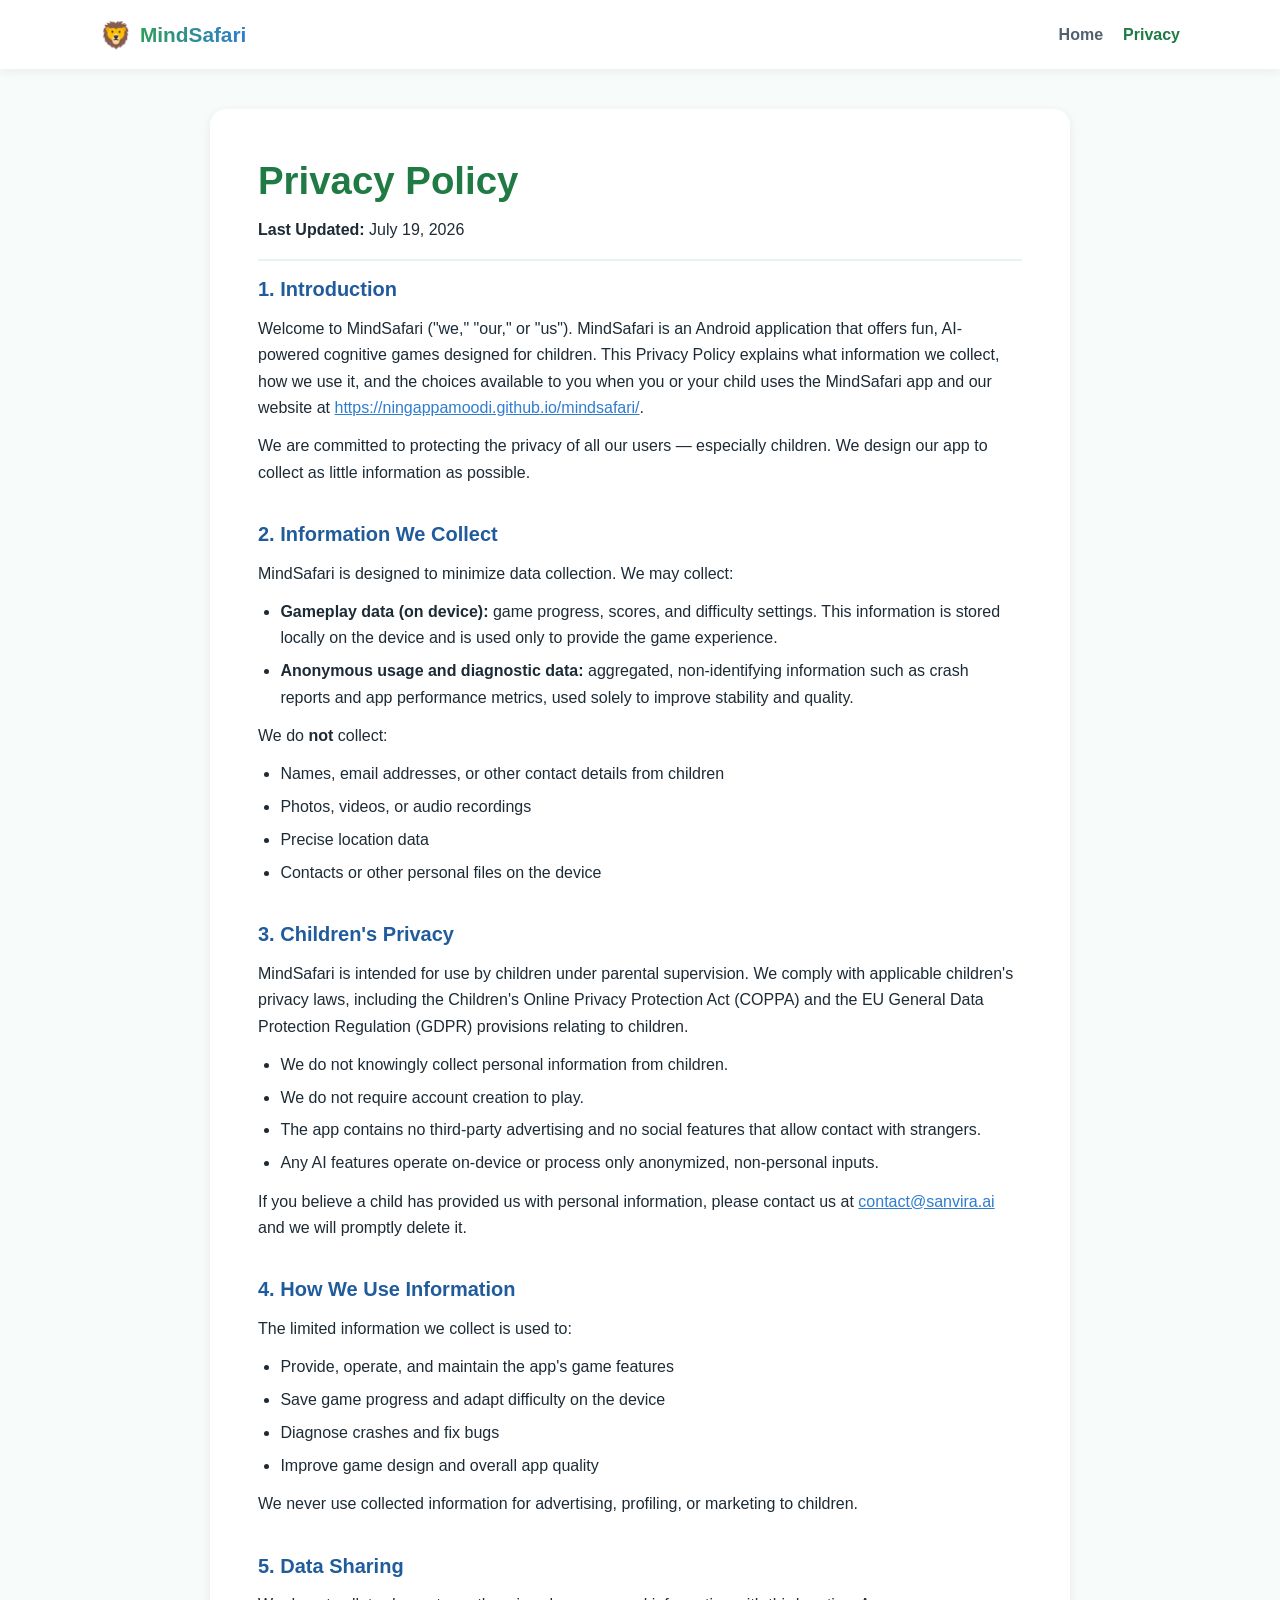
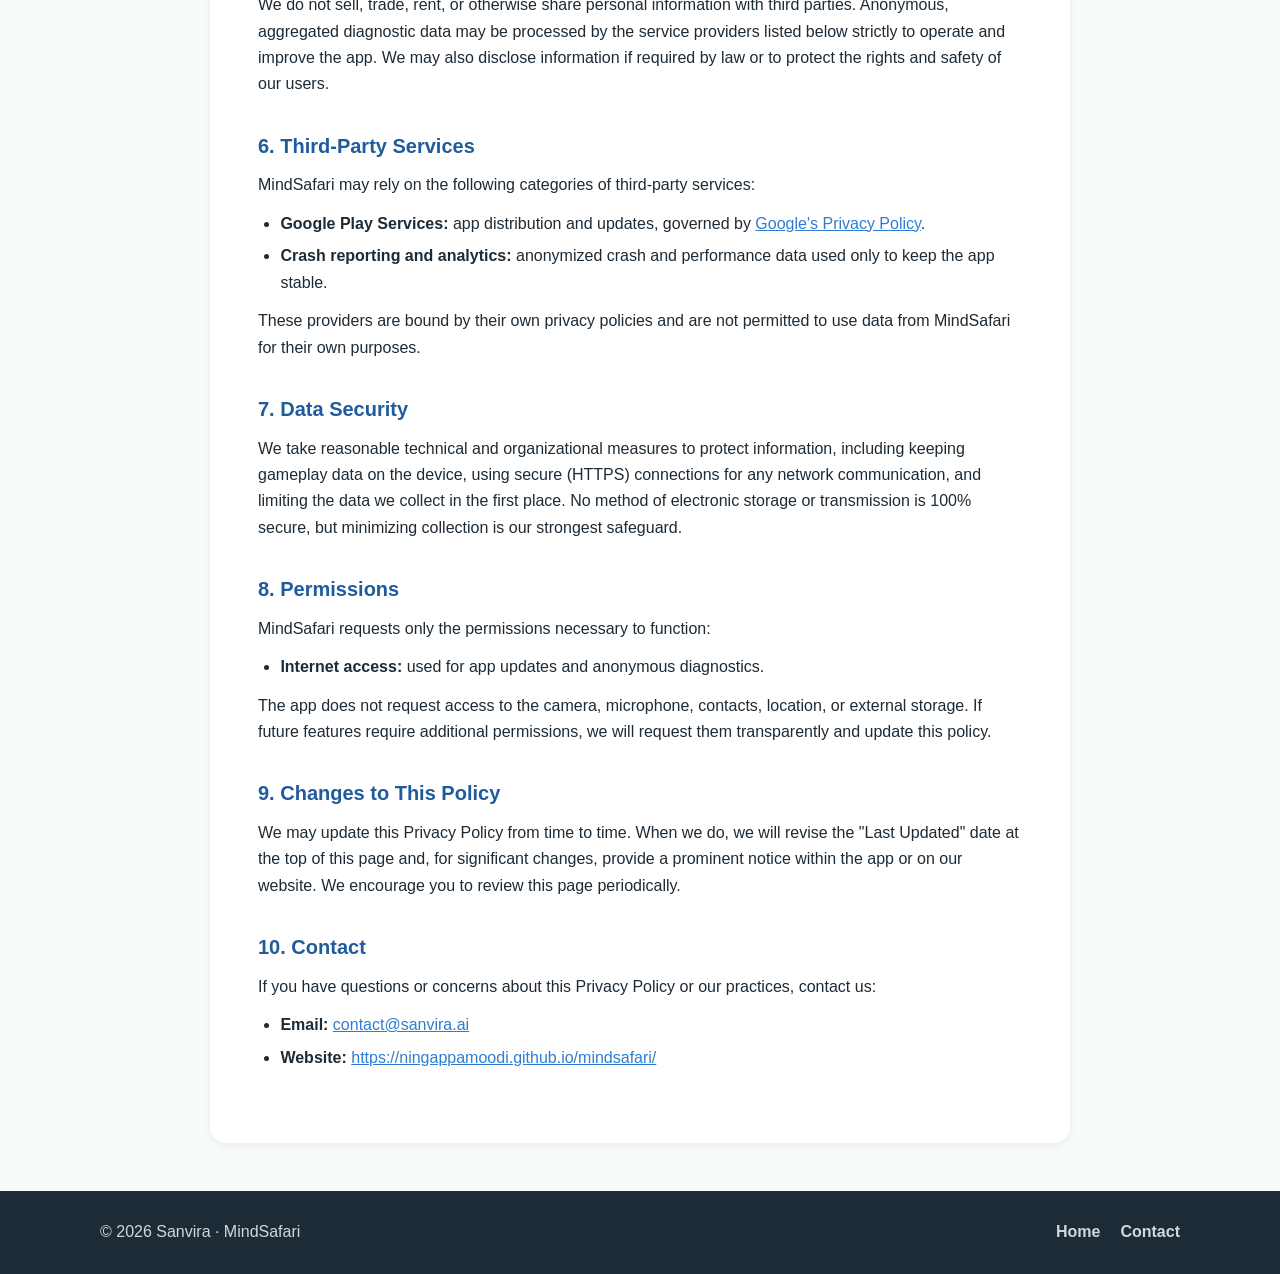
==== privacy.html @ d12acbe7 "Initial GitHub Pages website for MindSafari Co-Authored-By: Claude Fable 5 <noreply@anthropic.com>" ====
<!DOCTYPE html>
<html lang="en">
<head>
  <meta charset="UTF-8" />
  <meta name="viewport" content="width=device-width, initial-scale=1.0" />
  <meta name="description" content="Privacy Policy for MindSafari — fun AI-powered cognitive games for kids." />
  <title>Privacy Policy — MindSafari</title>
  <link rel="icon" href="assets/icon.png" type="image/png" />
  <link rel="stylesheet" href="css/styles.css" />
</head>
<body>

  <header class="site-header">
    <nav class="nav container">
      <a href="index.html" class="brand">
        <span class="brand-logo" aria-hidden="true">🦁</span>
        <span class="brand-name">MindSafari</span>
      </a>
      <div class="nav-links">
        <a href="index.html">Home</a>
        <a href="privacy.html" class="active">Privacy</a>
      </div>
    </nav>
  </header>

  <main class="container policy">
    <h1>Privacy Policy</h1>
    <p class="policy-meta"><strong>Last Updated:</strong> July 19, 2026</p>

    <section>
      <h2>1. Introduction</h2>
      <p>
        Welcome to MindSafari ("we," "our," or "us"). MindSafari is an Android
        application that offers fun, AI-powered cognitive games designed for children.
        This Privacy Policy explains what information we collect, how we use it, and
        the choices available to you when you or your child uses the MindSafari app
        and our website at
        <a href="https://ningappamoodi.github.io/mindsafari/">https://ningappamoodi.github.io/mindsafari/</a>.
      </p>
      <p>
        We are committed to protecting the privacy of all our users — especially
        children. We design our app to collect as little information as possible.
      </p>
    </section>

    <section>
      <h2>2. Information We Collect</h2>
      <p>MindSafari is designed to minimize data collection. We may collect:</p>
      <ul>
        <li>
          <strong>Gameplay data (on device):</strong> game progress, scores, and
          difficulty settings. This information is stored locally on the device and is
          used only to provide the game experience.
        </li>
        <li>
          <strong>Anonymous usage and diagnostic data:</strong> aggregated, non-identifying
          information such as crash reports and app performance metrics, used solely to
          improve stability and quality.
        </li>
      </ul>
      <p>We do <strong>not</strong> collect:</p>
      <ul>
        <li>Names, email addresses, or other contact details from children</li>
        <li>Photos, videos, or audio recordings</li>
        <li>Precise location data</li>
        <li>Contacts or other personal files on the device</li>
      </ul>
    </section>

    <section>
      <h2>3. Children's Privacy</h2>
      <p>
        MindSafari is intended for use by children under parental supervision. We
        comply with applicable children's privacy laws, including the Children's
        Online Privacy Protection Act (COPPA) and the EU General Data Protection
        Regulation (GDPR) provisions relating to children.
      </p>
      <ul>
        <li>We do not knowingly collect personal information from children.</li>
        <li>We do not require account creation to play.</li>
        <li>The app contains no third-party advertising and no social features that allow contact with strangers.</li>
        <li>Any AI features operate on-device or process only anonymized, non-personal inputs.</li>
      </ul>
      <p>
        If you believe a child has provided us with personal information, please
        contact us at <a href="mailto:contact@sanvira.ai">contact@sanvira.ai</a> and we
        will promptly delete it.
      </p>
    </section>

    <section>
      <h2>4. How We Use Information</h2>
      <p>The limited information we collect is used to:</p>
      <ul>
        <li>Provide, operate, and maintain the app's game features</li>
        <li>Save game progress and adapt difficulty on the device</li>
        <li>Diagnose crashes and fix bugs</li>
        <li>Improve game design and overall app quality</li>
      </ul>
      <p>We never use collected information for advertising, profiling, or marketing to children.</p>
    </section>

    <section>
      <h2>5. Data Sharing</h2>
      <p>
        We do not sell, trade, rent, or otherwise share personal information with
        third parties. Anonymous, aggregated diagnostic data may be processed by the
        service providers listed below strictly to operate and improve the app. We may
        also disclose information if required by law or to protect the rights and
        safety of our users.
      </p>
    </section>

    <section>
      <h2>6. Third-Party Services</h2>
      <p>MindSafari may rely on the following categories of third-party services:</p>
      <ul>
        <li>
          <strong>Google Play Services:</strong> app distribution and updates, governed
          by <a href="https://policies.google.com/privacy" rel="noopener">Google's Privacy Policy</a>.
        </li>
        <li>
          <strong>Crash reporting and analytics:</strong> anonymized crash and
          performance data used only to keep the app stable.
        </li>
      </ul>
      <p>
        These providers are bound by their own privacy policies and are not permitted
        to use data from MindSafari for their own purposes.
      </p>
    </section>

    <section>
      <h2>7. Data Security</h2>
      <p>
        We take reasonable technical and organizational measures to protect
        information, including keeping gameplay data on the device, using secure
        (HTTPS) connections for any network communication, and limiting the data we
        collect in the first place. No method of electronic storage or transmission is
        100% secure, but minimizing collection is our strongest safeguard.
      </p>
    </section>

    <section>
      <h2>8. Permissions</h2>
      <p>MindSafari requests only the permissions necessary to function:</p>
      <ul>
        <li><strong>Internet access:</strong> used for app updates and anonymous diagnostics.</li>
      </ul>
      <p>
        The app does not request access to the camera, microphone, contacts, location,
        or external storage. If future features require additional permissions, we
        will request them transparently and update this policy.
      </p>
    </section>

    <section>
      <h2>9. Changes to This Policy</h2>
      <p>
        We may update this Privacy Policy from time to time. When we do, we will
        revise the "Last Updated" date at the top of this page and, for significant
        changes, provide a prominent notice within the app or on our website. We
        encourage you to review this page periodically.
      </p>
    </section>

    <section>
      <h2>10. Contact</h2>
      <p>If you have questions or concerns about this Privacy Policy or our practices, contact us:</p>
      <ul>
        <li><strong>Email:</strong> <a href="mailto:contact@sanvira.ai">contact@sanvira.ai</a></li>
        <li><strong>Website:</strong> <a href="https://ningappamoodi.github.io/mindsafari/">https://ningappamoodi.github.io/mindsafari/</a></li>
      </ul>
    </section>
  </main>

  <footer class="site-footer">
    <div class="container footer-inner">
      <p>© 2026 Sanvira · MindSafari</p>
      <nav class="footer-links">
        <a href="index.html">Home</a>
        <a href="mailto:contact@sanvira.ai">Contact</a>
      </nav>
    </div>
  </footer>

</body>
</html>
---- css/styles.css ----
/* ==========================================================================
   MindSafari — styles.css
   Green & blue theme · responsive · mobile friendly
   ========================================================================== */

:root {
  --green: #2e9e5b;
  --green-dark: #1f7a43;
  --green-light: #e6f6ec;
  --blue: #2f7dd1;
  --blue-dark: #205b9c;
  --blue-light: #e8f2fc;
  --ink: #1d2b36;
  --ink-soft: #52616e;
  --bg: #f7fbf9;
  --white: #ffffff;
  --radius: 16px;
  --shadow: 0 6px 24px rgba(29, 43, 54, 0.10);
  --shadow-soft: 0 2px 10px rgba(29, 43, 54, 0.07);
}

* {
  margin: 0;
  padding: 0;
  box-sizing: border-box;
}

html {
  scroll-behavior: smooth;
}

body {
  font-family: "Segoe UI", "Helvetica Neue", Arial, sans-serif;
  color: var(--ink);
  background: var(--bg);
  line-height: 1.65;
}

img {
  max-width: 100%;
  height: auto;
}

a {
  color: var(--blue);
}

.container {
  width: min(1080px, 92%);
  margin: 0 auto;
}

/* --------------------------------------------------------------------------
   Header / Nav
   -------------------------------------------------------------------------- */

.site-header {
  position: sticky;
  top: 0;
  z-index: 10;
  background: var(--white);
  box-shadow: var(--shadow-soft);
}

.nav {
  display: flex;
  align-items: center;
  justify-content: space-between;
  padding: 0.85rem 0;
  gap: 1rem;
  flex-wrap: wrap;
}

.brand {
  display: flex;
  align-items: center;
  gap: 0.5rem;
  text-decoration: none;
}

.brand-logo {
  font-size: 1.6rem;
}

.brand-name {
  font-size: 1.3rem;
  font-weight: 700;
  background: linear-gradient(90deg, var(--green), var(--blue));
  -webkit-background-clip: text;
  background-clip: text;
  color: transparent;
}

.nav-links {
  display: flex;
  gap: 1.25rem;
}

.nav-links a {
  text-decoration: none;
  color: var(--ink-soft);
  font-weight: 600;
  transition: color 0.2s ease;
}

.nav-links a:hover,
.nav-links a.active {
  color: var(--green-dark);
}

/* --------------------------------------------------------------------------
   Hero
   -------------------------------------------------------------------------- */

.hero {
  background: linear-gradient(135deg, var(--green-light) 0%, var(--blue-light) 100%);
  text-align: center;
  padding: 4.5rem 0 4rem;
}

.hero-inner {
  max-width: 760px;
}

.hero-logo {
  width: 96px;
  height: 96px;
  margin: 0 auto 1.25rem;
  display: flex;
  align-items: center;
  justify-content: center;
  font-size: 3rem;
  background: var(--white);
  border-radius: 28px;
  box-shadow: var(--shadow);
}

.hero h1 {
  font-size: clamp(2.2rem, 6vw, 3.4rem);
  background: linear-gradient(90deg, var(--green-dark), var(--blue-dark));
  -webkit-background-clip: text;
  background-clip: text;
  color: transparent;
  margin-bottom: 0.5rem;
}

.tagline {
  font-size: clamp(1.1rem, 3vw, 1.4rem);
  font-weight: 600;
  color: var(--blue-dark);
  margin-bottom: 1rem;
}

.intro {
  color: var(--ink-soft);
  margin-bottom: 2rem;
}

.hero-actions {
  display: flex;
  justify-content: center;
  gap: 1rem;
  flex-wrap: wrap;
}

/* --------------------------------------------------------------------------
   Buttons
   -------------------------------------------------------------------------- */

.btn {
  display: inline-flex;
  align-items: center;
  gap: 0.5rem;
  padding: 0.8rem 1.6rem;
  border-radius: 999px;
  font-weight: 700;
  text-decoration: none;
  transition: transform 0.15s ease, box-shadow 0.15s ease;
  box-shadow: var(--shadow-soft);
}

.btn:hover {
  transform: translateY(-2px);
  box-shadow: var(--shadow);
}

.btn-primary {
  background: linear-gradient(90deg, var(--green), var(--blue));
  color: var(--white);
}

.btn-secondary {
  background: var(--white);
  color: var(--blue-dark);
  border: 2px solid var(--blue);
}

.btn-icon {
  font-size: 0.85em;
}

.btn-note {
  font-size: 0.7rem;
  font-weight: 600;
  background: rgba(255, 255, 255, 0.25);
  padding: 0.1rem 0.5rem;
  border-radius: 999px;
}

/* --------------------------------------------------------------------------
   Sections
   -------------------------------------------------------------------------- */

.section {
  padding: 4rem 0;
}

.section-alt {
  background: var(--white);
}

.section-title {
  text-align: center;
  font-size: clamp(1.6rem, 4vw, 2.2rem);
  color: var(--ink);
  margin-bottom: 0.5rem;
}

.section-subtitle {
  text-align: center;
  color: var(--ink-soft);
  max-width: 640px;
  margin: 0 auto 2.5rem;
}

/* --------------------------------------------------------------------------
   Cards
   -------------------------------------------------------------------------- */

.card-grid {
  display: grid;
  grid-template-columns: repeat(auto-fit, minmax(260px, 1fr));
  gap: 1.5rem;
}

.card {
  background: var(--white);
  border-radius: var(--radius);
  padding: 1.75rem 1.5rem;
  box-shadow: var(--shadow-soft);
  border-top: 4px solid var(--green);
  transition: transform 0.15s ease, box-shadow 0.15s ease;
}

.card:nth-child(even) {
  border-top-color: var(--blue);
}

.card:hover {
  transform: translateY(-4px);
  box-shadow: var(--shadow);
}

.card-icon {
  font-size: 2rem;
  margin-bottom: 0.75rem;
}

.card h3 {
  margin-bottom: 0.5rem;
  color: var(--ink);
}

.card p {
  color: var(--ink-soft);
  font-size: 0.95rem;
}

/* --------------------------------------------------------------------------
   CTA box
   -------------------------------------------------------------------------- */

.cta-box {
  margin-top: 3rem;
  text-align: center;
  background: linear-gradient(135deg, var(--green-light), var(--blue-light));
  border-radius: var(--radius);
  padding: 2.5rem 1.5rem;
  box-shadow: var(--shadow-soft);
}

.cta-box h3 {
  font-size: 1.4rem;
  margin-bottom: 0.5rem;
}

.cta-box p {
  color: var(--ink-soft);
  margin-bottom: 1.5rem;
}

/* --------------------------------------------------------------------------
   Privacy policy page
   -------------------------------------------------------------------------- */

.policy {
  background: var(--white);
  border-radius: var(--radius);
  box-shadow: var(--shadow-soft);
  padding: 2.5rem clamp(1.25rem, 4vw, 3rem);
  margin: 2.5rem auto 3rem;
  max-width: 860px;
}

.policy h1 {
  font-size: clamp(1.8rem, 4vw, 2.4rem);
  color: var(--green-dark);
  margin-bottom: 0.25rem;
}

.policy-meta {
  color: var(--ink-soft);
  margin-bottom: 2rem;
  padding-bottom: 1rem;
  border-bottom: 2px solid var(--green-light);
}

.policy section {
  margin-bottom: 2rem;
}

.policy h2 {
  color: var(--blue-dark);
  font-size: 1.25rem;
  margin-bottom: 0.6rem;
}

.policy p {
  margin-bottom: 0.75rem;
  color: var(--ink);
}

.policy ul {
  margin: 0.5rem 0 0.75rem 1.4rem;
}

.policy li {
  margin-bottom: 0.4rem;
}

/* --------------------------------------------------------------------------
   Footer
   -------------------------------------------------------------------------- */

.site-footer {
  background: var(--ink);
  color: #cfd8de;
  padding: 1.75rem 0;
}

.footer-inner {
  display: flex;
  align-items: center;
  justify-content: space-between;
  gap: 1rem;
  flex-wrap: wrap;
}

.footer-links {
  display: flex;
  gap: 1.25rem;
}

.footer-links a {
  color: #cfd8de;
  text-decoration: none;
  font-weight: 600;
}

.footer-links a:hover {
  color: var(--white);
}

/* --------------------------------------------------------------------------
   Responsive
   -------------------------------------------------------------------------- */

@media (max-width: 600px) {
  .nav {
    justify-content: center;
    text-align: center;
  }

  .hero {
    padding: 3rem 0 2.75rem;
  }

  .hero-actions .btn {
    width: 100%;
    justify-content: center;
  }

  .footer-inner {
    flex-direction: column;
    text-align: center;
  }
}
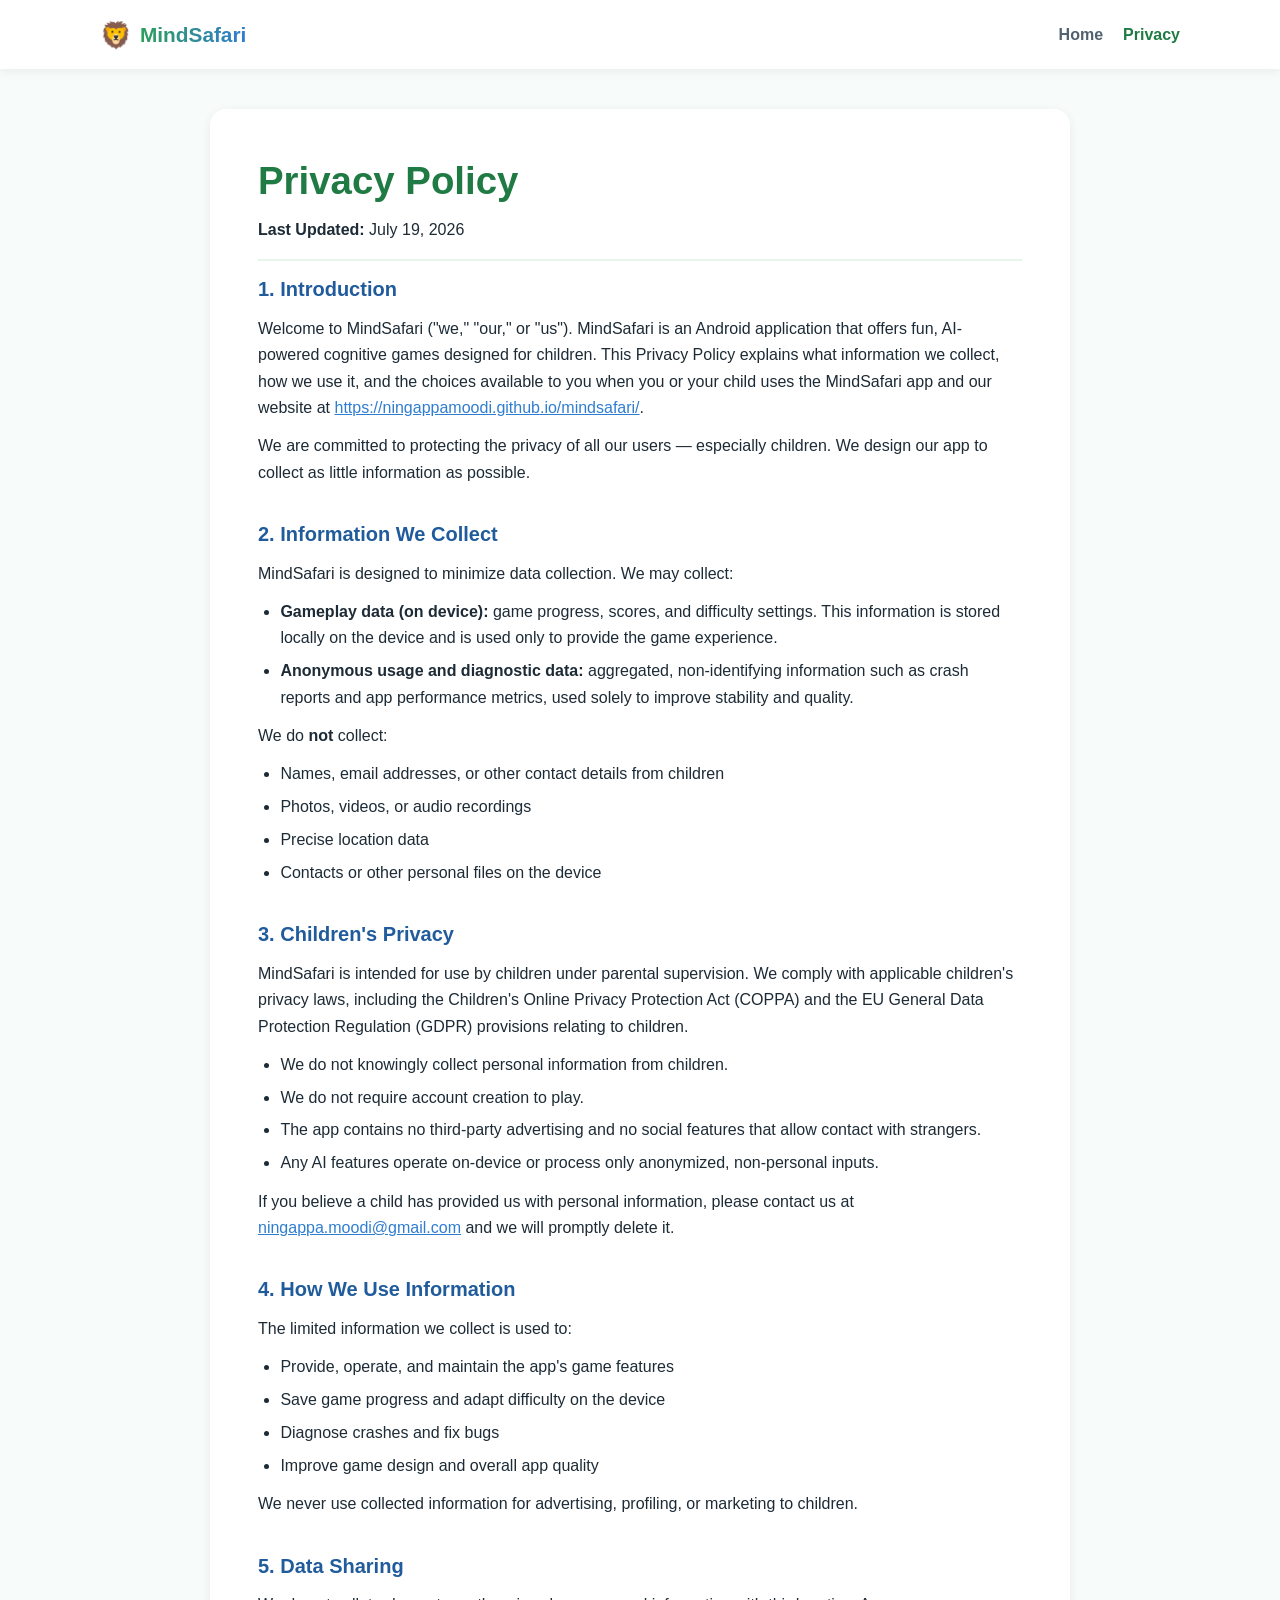
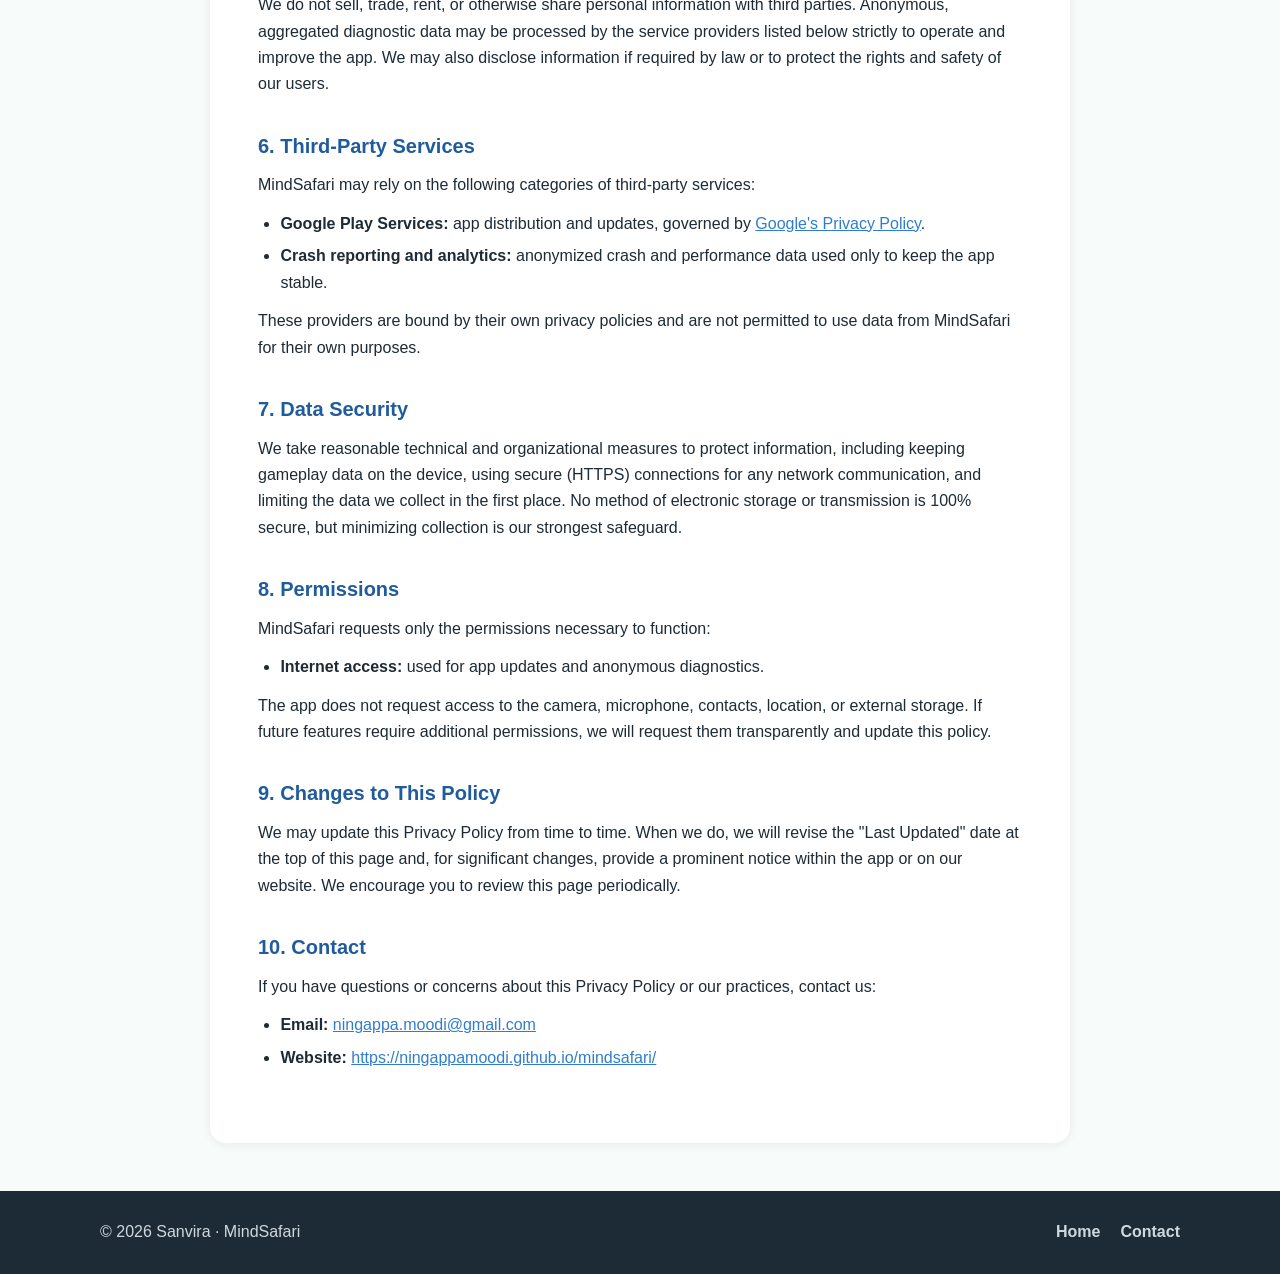
==== commit 4e0fd94a: "Update contact email to ningappa.moodi@gmail.com Co-Authored-By: Claude Fable 5 <noreply@anthropic.c" ====
--- a/privacy.html
+++ b/privacy.html
@@ -83,7 +83,7 @@
       </ul>
       <p>
         If you believe a child has provided us with personal information, please
-        contact us at <a href="mailto:contact@sanvira.ai">contact@sanvira.ai</a> and we
+        contact us at <a href="mailto:ningappa.moodi@gmail.com">ningappa.moodi@gmail.com</a> and we
         will promptly delete it.
       </p>
     </section>
@@ -168,7 +168,7 @@
       <h2>10. Contact</h2>
       <p>If you have questions or concerns about this Privacy Policy or our practices, contact us:</p>
       <ul>
-        <li><strong>Email:</strong> <a href="mailto:contact@sanvira.ai">contact@sanvira.ai</a></li>
+        <li><strong>Email:</strong> <a href="mailto:ningappa.moodi@gmail.com">ningappa.moodi@gmail.com</a></li>
         <li><strong>Website:</strong> <a href="https://ningappamoodi.github.io/mindsafari/">https://ningappamoodi.github.io/mindsafari/</a></li>
       </ul>
     </section>
@@ -179,7 +179,7 @@
       <p>© 2026 Sanvira · MindSafari</p>
       <nav class="footer-links">
         <a href="index.html">Home</a>
-        <a href="mailto:contact@sanvira.ai">Contact</a>
+        <a href="mailto:ningappa.moodi@gmail.com">Contact</a>
       </nav>
     </div>
   </footer>
